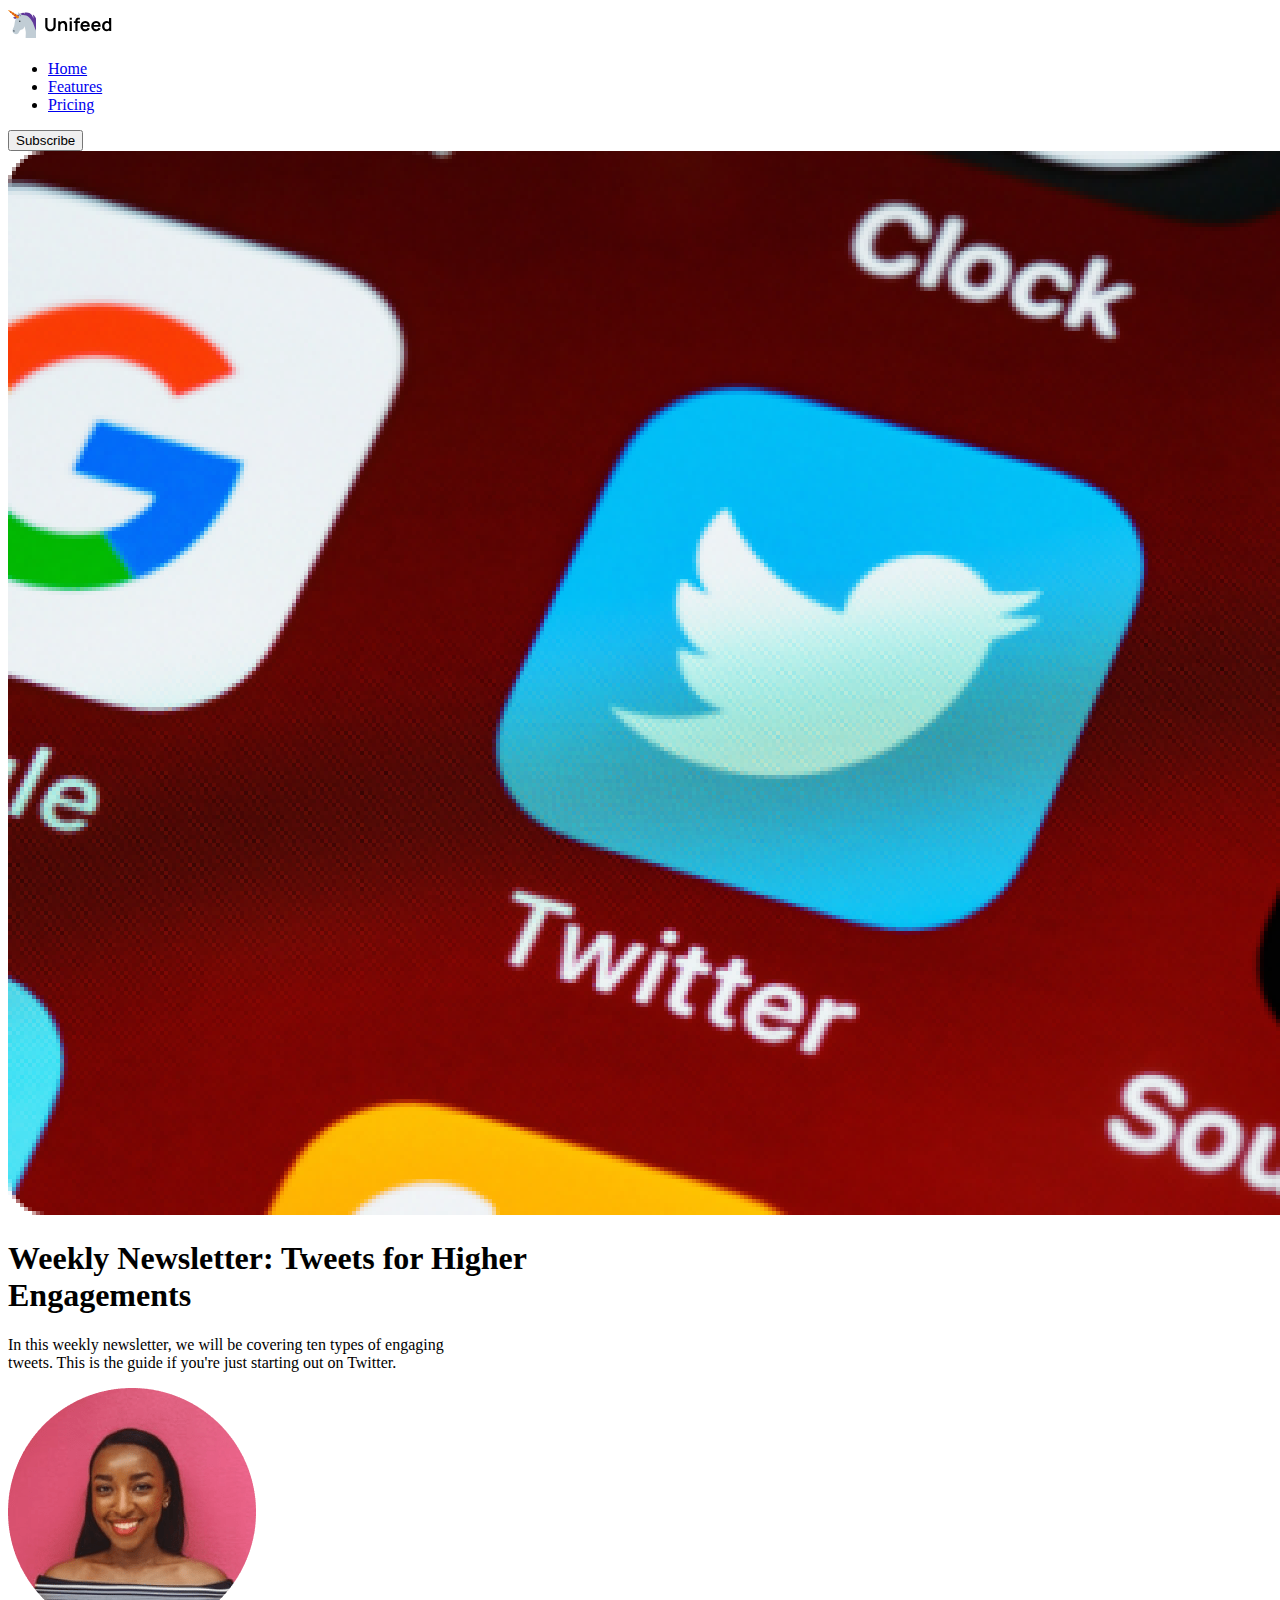
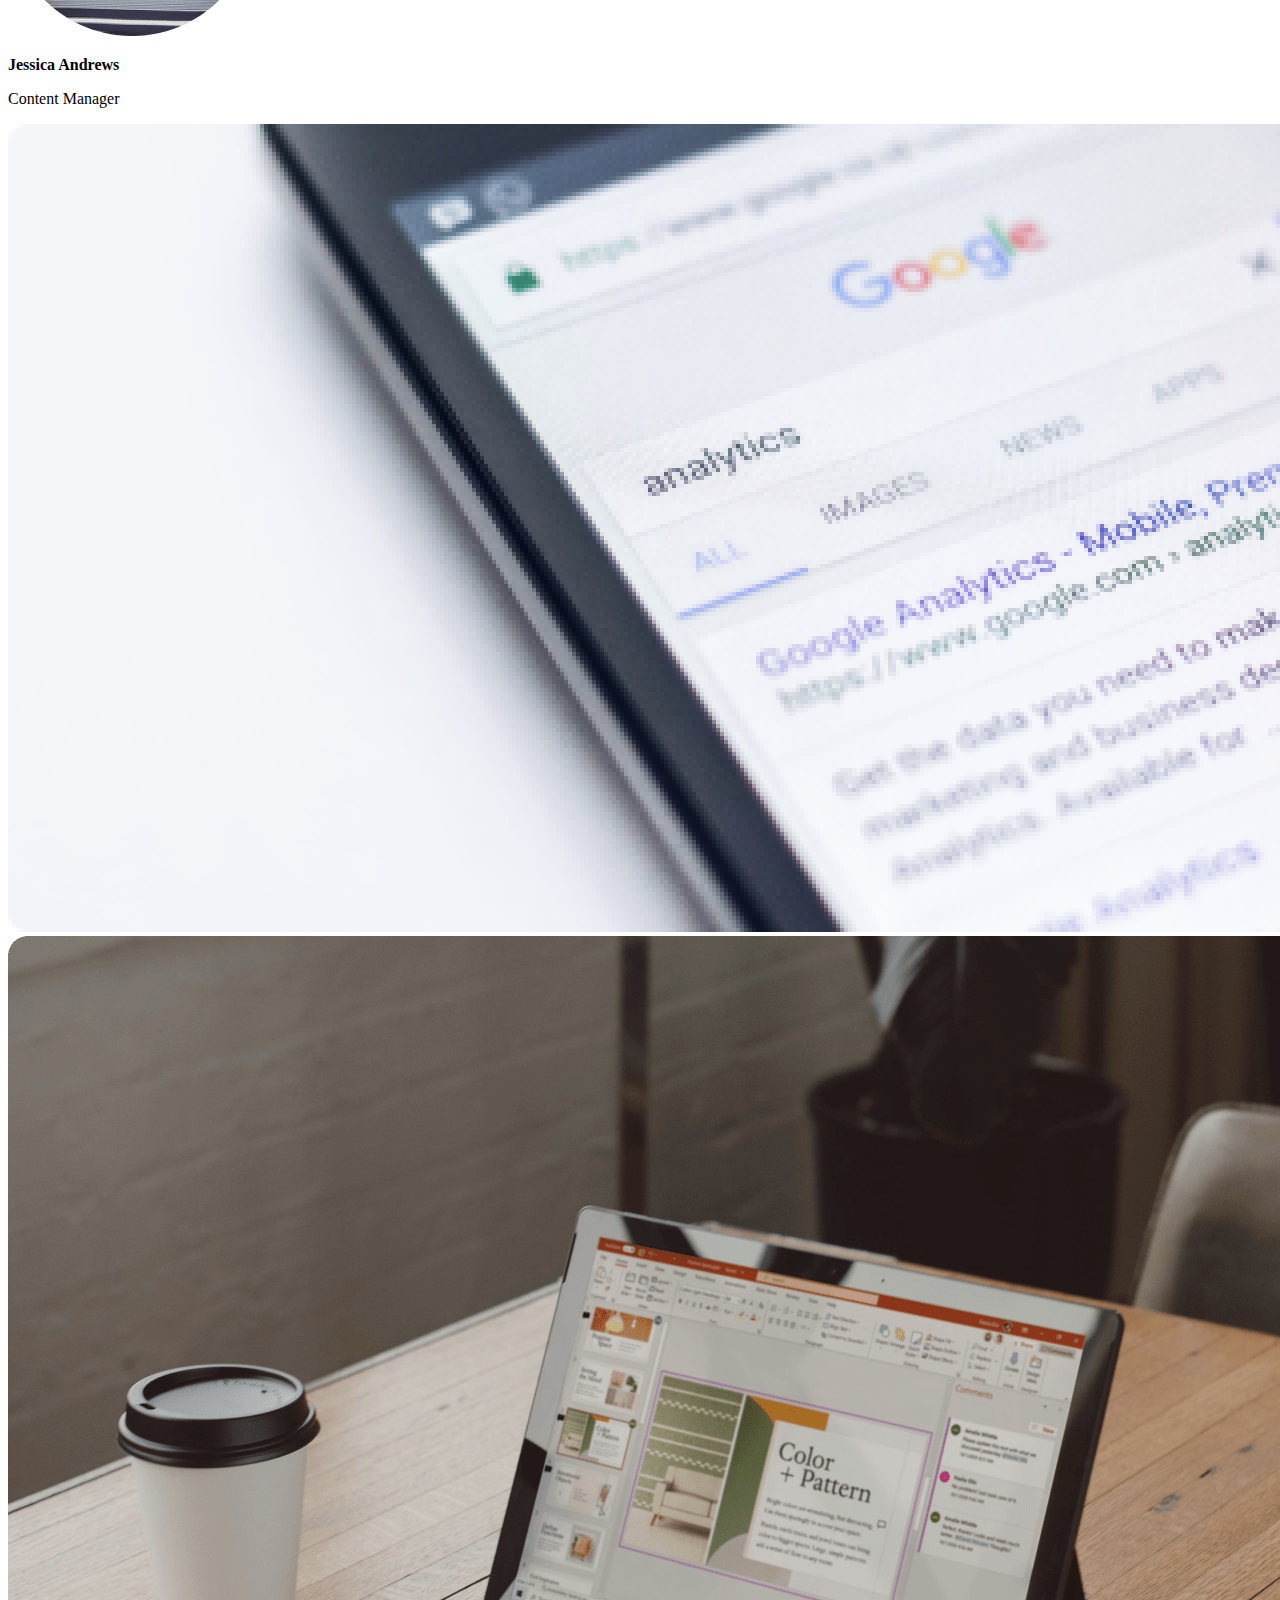
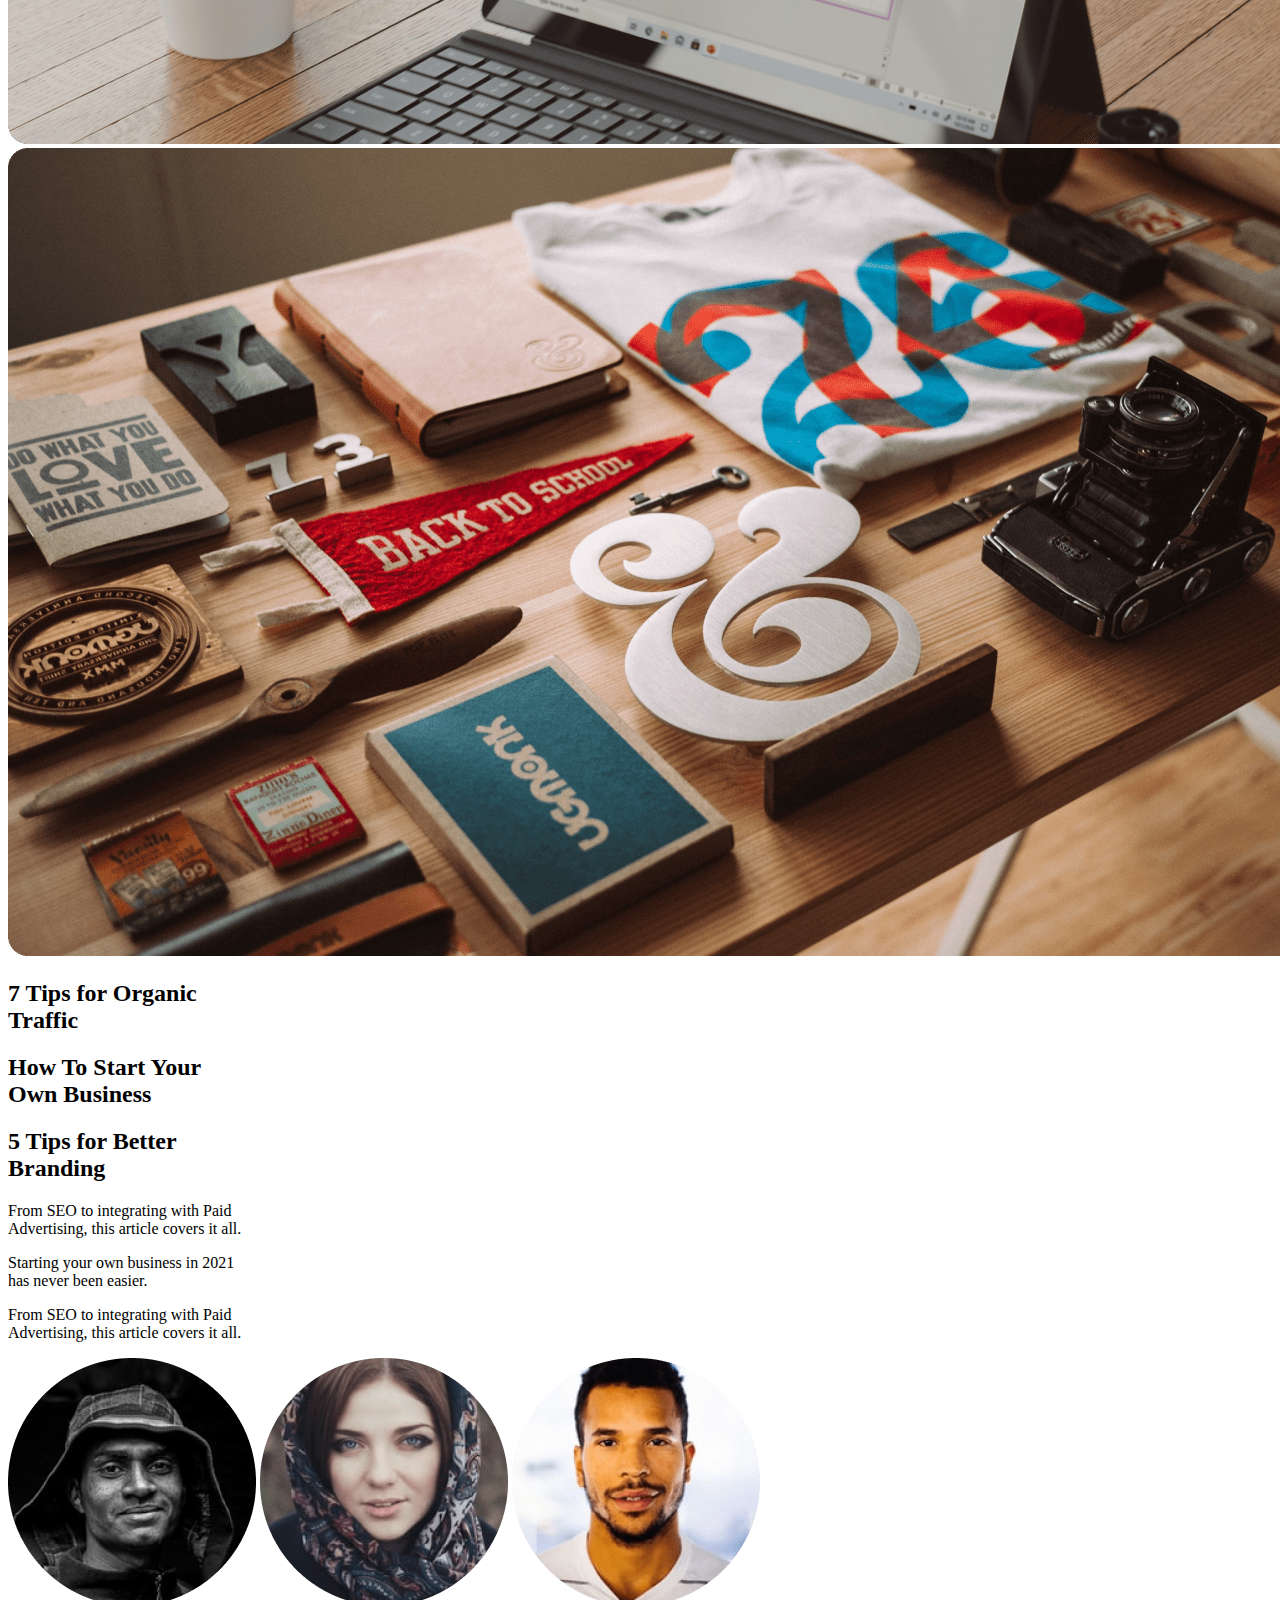
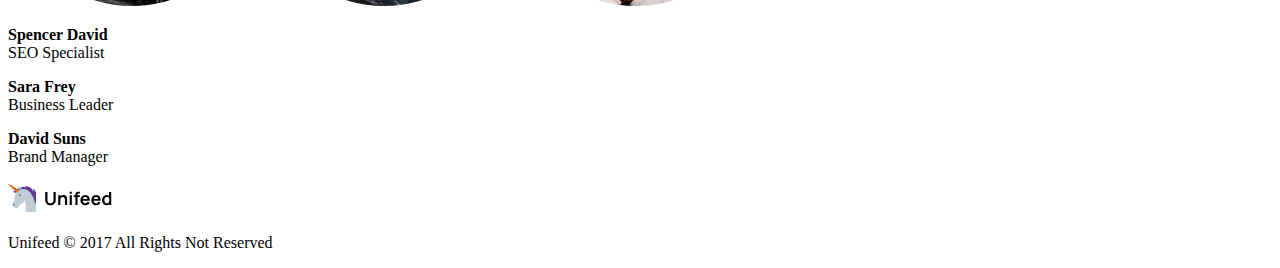
==== index.html @ 663bb495 "Create index.html" ====
<!DOCTYPE html>
<html lang="en">
<head>
    <meta charset="UTF-8">
    <meta http-equiv="X-UA-Compatible" content="IE=edge">
    <meta name="viewport" content="width=device-width, initial-scale=1.0">
    <title>Unifeed Blog</title>
    <link rel="stylesheet" href="style.css">
</head>
<body>
    <header>
        <img src="Assets/Logo.svg" alt="Unifeed's logo">
        <nav>
            <ul>
                <li><a href="#">Home</a></li>
                <li><a href="#">Features</a></li>
                <li><a href="#">Pricing</a></li>
            </ul>
            <button>Subscribe</button>
        </nav>
    </header>
    <main>
        <img src="Assets/Main Article Image.png" alt="Main Article's Image">
        <h1>Weekly Newsletter: Tweets for Higher <br> Engagements</h1>
        <p>In this weekly newsletter,  we will be covering ten types of engaging <br> tweets. This is the guide if you're just starting out on 
            Twitter.
        </p>
        <img class="image" src="/Assets/User Avatar.png" alt="">
        <p class="content"><b>Jessica Andrews</b><br></p>
          <p class="content-1">  Content Manager</p>
    </main>
    <div class="main2">
        <img class="image-1" src="Assets/Article 1 Image.png" alt="Article 1 image">
        <img class="image-1" src="Assets/Article 2 Image.png" alt="Article 2 image">
        <img class="image-1"  src="Assets/Article 3 Image.png" alt="Article 3 image" >
        <h2 class="subheading">7 Tips for Organic <br> Traffic</h2>
        <h2 class="subheading">How To Start Your <br> Own Business</h2>
        <h2 class="subheading">5 Tips for Better <br> Branding</h2>
        <p class="paragraph">From SEO to integrating with Paid <br> Advertising, this article covers it all.</p>
        <p class="paragraph">Starting your own business in 2021 <br> has never been easier.</p>
        <p class="paragraph">From SEO to integrating with Paid <br> Advertising, this article covers it all.</p>
        <img class="avatar" src="Assets/User Avatar-1.png" alt="User Avatar 1">
        <img class="avatar" src="Assets/User Avatar-2.png" alt="User Avatar 2">
        <img class="avatar" src="Assets/User Avatar-3.png" alt="User Avatar 3">
        <p class="content-2"><b>Spencer David</b><br> SEO Specialist</p>
        <p class="content-2"><b>Sara Frey</b><br> Business Leader</p>
        <p class="content-2"><b>David Suns</b><br> Brand Manager</p>
    </div>
    <footer>
        <img src="Assets/Logo.svg" alt="Unifeed's logo">
        <p class="foot">Unifeed &copy; 2017 All Rights Not Reserved</p>
    </footer>
</body>
</html>
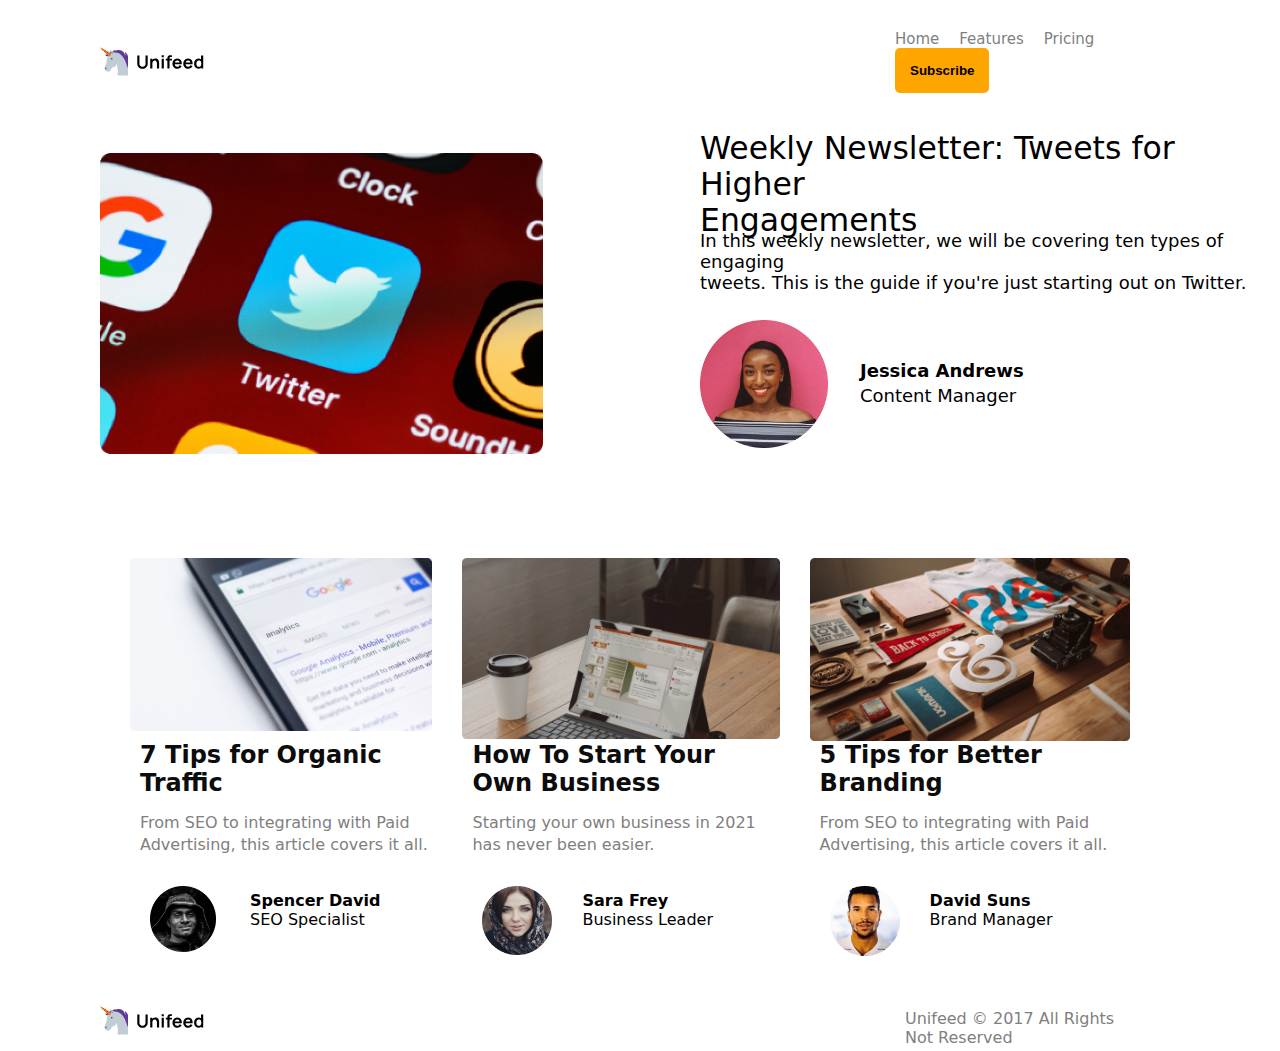
==== commit 23977451: "Update index.html" ====
--- a/index.html
+++ b/index.html
@@ -25,7 +25,7 @@
         <p>In this weekly newsletter,  we will be covering ten types of engaging <br> tweets. This is the guide if you're just starting out on 
             Twitter.
         </p>
-        <img class="image" src="/Assets/User Avatar.png" alt="">
+        <img class="image" src="Assets/User Avatar.png" alt="">
         <p class="content"><b>Jessica Andrews</b><br></p>
           <p class="content-1">  Content Manager</p>
     </main>
--- a/style.css
+++ b/style.css
@@ -0,0 +1,138 @@
+*{
+    margin: 0;
+    padding: 0;
+    box-sizing: border-box;
+}
+body{
+    margin-top: 30px;
+    margin-left: 100px;
+    margin-right: 150px;
+}
+header{
+    display: flex;
+}
+nav{
+    margin-left: 690px;
+}
+ul{
+    display: inline-flex;
+}
+li{
+    list-style-type: none;
+    padding-right: 20px;
+}
+li a{
+    text-decoration: none;
+    color: grey;
+    font-family: system-ui, -apple-system, BlinkMacSystemFont, 'Segoe UI', Roboto, Oxygen, Ubuntu, Cantarell, 'Open Sans', 'Helvetica Neue', sans-serif;
+    font-size: 15px;
+    transition: all 0.2s;
+}
+li a:hover{
+    color: black;
+    padding: 2px;
+}
+button{
+padding: 15px;
+font-weight: bold;
+cursor: pointer;
+color: black;
+background-color: orange;
+border-radius: 5px;
+border: none;
+}
+main{
+margin-top: 40px;
+}
+main img{
+    width: 43%;
+    margin-top: 20px;
+}
+main h1{
+    font-family: system-ui, -apple-system, BlinkMacSystemFont, 'Segoe UI', Roboto, Oxygen, Ubuntu, Cantarell, 'Open Sans', 'Helvetica Neue', sans-serif;
+    font-size: 31.5px;
+    font-weight: 500;
+    display: flex;
+    position: absolute;
+    top: 130px;
+    left: 700px;
+}
+main p{
+    display: flex;
+    font-family: system-ui, -apple-system, BlinkMacSystemFont, 'Segoe UI', Roboto, Oxygen, Ubuntu, Cantarell, 'Open Sans', 'Helvetica Neue', sans-serif;
+    font-size: 18px;
+    position: absolute;
+    top: 230px;
+    left: 700px;
+}
+.image{
+width: 10%;
+position: absolute;
+top: 300px;
+left: 700px;
+}
+.content{
+    display: flex;
+    font-family: system-ui, -apple-system, BlinkMacSystemFont, 'Segoe UI', Roboto, Oxygen, Ubuntu, Cantarell, 'Open Sans', 'Helvetica Neue', sans-serif;
+    font-size: 18px;
+    position: absolute;
+    top: 360px;
+    left: 860px;
+}
+.content-1{
+    display: flex;
+    font-family: system-ui, -apple-system, BlinkMacSystemFont, 'Segoe UI', Roboto, Oxygen, Ubuntu, Cantarell, 'Open Sans', 'Helvetica Neue', sans-serif;
+    font-size: 18px;
+    position: absolute;
+    top: 385px;
+    left: 860px;
+    font-weight: 100;
+}
+.main2{
+    display: grid;
+    grid-template-columns: auto auto auto;
+    grid-template-rows: auto auto auto;
+    margin-top: 100px;
+}
+.image-1{
+    width: 100%;
+    padding-left: 30px;
+}
+.subheading{
+    color: rgb(12, 12, 12);
+    text-align: left;
+    margin-left: 40px;
+    font-family: system-ui, -apple-system, BlinkMacSystemFont, 'Segoe UI', Roboto, Oxygen, Ubuntu, Cantarell, 'Open Sans', 'Helvetica Neue', sans-serif;
+    font-weight: 600;
+}
+.paragraph{
+    color: gray;
+    text-align: left;
+    margin-left: 40px;
+    margin-top: 15px;
+    line-height: 22px;
+    font-family: system-ui, -apple-system, BlinkMacSystemFont, 'Segoe UI', Roboto, Oxygen, Ubuntu, Cantarell, 'Open Sans', 'Helvetica Neue', sans-serif;
+}
+.avatar{
+    width: 20%;
+    margin-top: 30px;  
+    position: relative;
+    left: 50px;
+}
+.content-2{
+    font-family: system-ui, -apple-system, BlinkMacSystemFont, 'Segoe UI', Roboto, Oxygen, Ubuntu, Cantarell, 'Open Sans', 'Helvetica Neue', sans-serif;
+    position: relative;
+    bottom: 65px;
+    left: 150px;
+}
+footer{
+ display: inline-flex;
+}
+.foot{
+    margin-left: 700px;
+    margin-top: 15px;
+    color: grey;
+    font-family: system-ui, -apple-system, BlinkMacSystemFont, 'Segoe UI', Roboto, Oxygen, Ubuntu, Cantarell, 'Open Sans', 'Helvetica Neue', sans-serif;
+
+}
+    
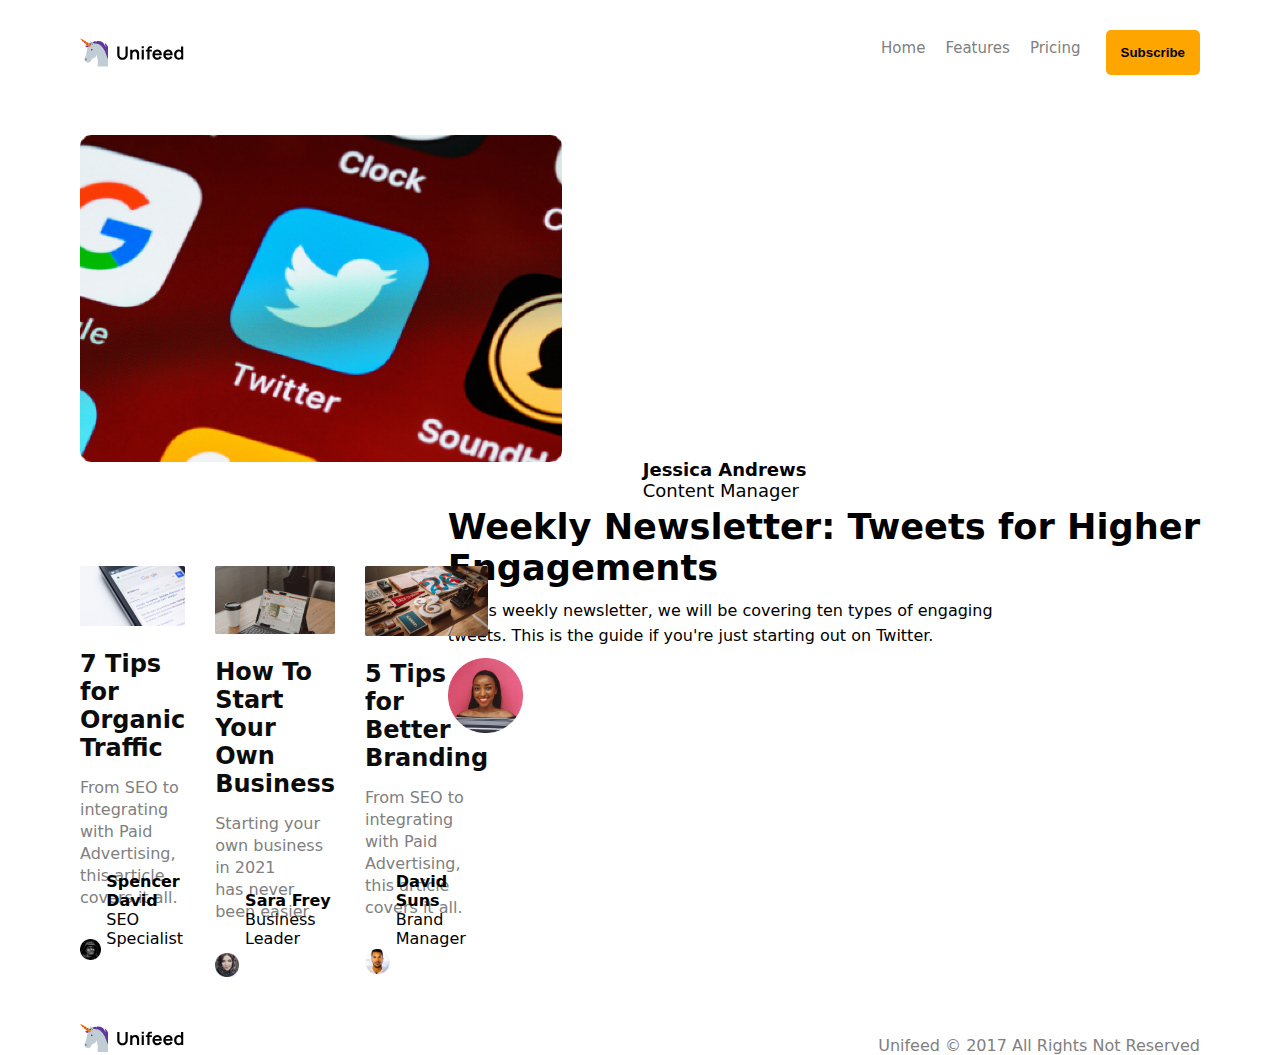
==== commit 3f23058d: "changes to file" ====
--- a/index.html
+++ b/index.html
@@ -1,54 +1,140 @@
 <!DOCTYPE html>
 <html lang="en">
-<head>
-    <meta charset="UTF-8">
-    <meta http-equiv="X-UA-Compatible" content="IE=edge">
-    <meta name="viewport" content="width=device-width, initial-scale=1.0">
+  <head>
+    <meta charset="UTF-8" />
+    <meta http-equiv="X-UA-Compatible" content="IE=edge" />
+    <meta name="viewport" content="width=device-width, initial-scale=1.0" />
     <title>Unifeed Blog</title>
-    <link rel="stylesheet" href="style.css">
-</head>
-<body>
+    <link rel="stylesheet" href="./style.css" />
+  </head>
+  <body>
     <header>
-        <img src="Assets/Logo.svg" alt="Unifeed's logo">
-        <nav>
-            <ul>
-                <li><a href="#">Home</a></li>
-                <li><a href="#">Features</a></li>
-                <li><a href="#">Pricing</a></li>
-            </ul>
-            <button>Subscribe</button>
-        </nav>
+      <img src="./Assets/Logo.svg" alt="Unifeed's logo" />
+      <img
+        src="./Assets/Hamburger Menu.svg"
+        class="hamnav"
+        onclick="openNav()"
+        alt=""
+      />
+      <nav class="sidenav" id="sidePanel">
+        <ul>
+          <li><a href="#" class="closenav" onclick="closeNav()">&times;</a></li>
+          <li><a href="#">Home</a></li>
+          <li><a href="#">Features</a></li>
+          <li><a href="#">Pricing</a></li>
+        </ul>
+        <button>Subscribe</button>
+      </nav>
     </header>
     <main>
-        <img src="Assets/Main Article Image.png" alt="Main Article's Image">
-        <h1>Weekly Newsletter: Tweets for Higher <br> Engagements</h1>
-        <p>In this weekly newsletter,  we will be covering ten types of engaging <br> tweets. This is the guide if you're just starting out on 
-            Twitter.
+      <img
+        src="./Assets/Main Article Image.png"
+        class="mainimage"
+        alt="Main Article's Image"
+      />
+      <div class="first">
+        <h1>
+          Weekly Newsletter: Tweets for Higher <br />
+          Engagements
+        </h1>
+        <p class="newstext">
+          In this weekly newsletter, we will be covering ten types of engaging
+          <br />
+          tweets. This is the guide if you're just starting out on Twitter.
         </p>
-        <img class="image" src="Assets/User Avatar.png" alt="">
-        <p class="content"><b>Jessica Andrews</b><br></p>
-          <p class="content-1">  Content Manager</p>
+        <img class="image" src="./Assets/User Avatar.png" alt="" />
+        <div class="move-top">
+          <p class="content">Jessica Andrews</p>
+          <span class="content-1">Content Manager</span>
+        </div>
+      </div>
+
+      <div class="main2">
+        <div class="grid">
+          <img
+            class="image-1"
+            src="./Assets/Article 1 Image.png"
+            alt="Article 1 image"
+          />
+          <h2 class="subheading">
+            7 Tips for Organic <br />
+            Traffic
+          </h2>
+          <p class="paragraph">
+            From SEO to integrating with Paid <br />
+            Advertising, this article covers it all.
+          </p>
+          <img
+            class="avatar"
+            src="./Assets/User Avatar-1.png"
+            alt="User Avatar 1"
+          />
+          <p class="content-2">
+            <b>Spencer David</b><br />
+            SEO Specialist
+          </p>
+        </div>
+        <div class="grid">
+          <img
+            class="image-1"
+            src="./Assets/Article 2 Image.png"
+            alt="Article 2 image"
+          />
+          <h2 class="subheading">
+            How To Start Your <br />
+            Own Business
+          </h2>
+          <p class="paragraph">
+            Starting your own business in 2021 <br />
+            has never been easier.
+          </p>
+          <img
+            class="avatar"
+            src="./Assets/User Avatar-2.png"
+            alt="User Avatar 2"
+          />
+          <p class="content-2">
+            <b>Sara Frey</b><br />
+            Business Leader
+          </p>
+        </div>
+        <div class="grid">
+          <img
+            class="image-1"
+            src="./Assets/Article 3 Image.png"
+            alt="Article 3 image"
+          />
+          <h2 class="subheading">
+            5 Tips for Better <br />
+            Branding
+          </h2>
+          <p class="paragraph">
+            From SEO to integrating with Paid <br />
+            Advertising, this article covers it all.
+          </p>
+          <img
+            class="avatar"
+            src="./Assets/User Avatar-3.png"
+            alt="User Avatar 3"
+          />
+          <p class="content-2">
+            <b>David Suns</b><br />
+            Brand Manager
+          </p>
+        </div>
+      </div>
     </main>
-    <div class="main2">
-        <img class="image-1" src="Assets/Article 1 Image.png" alt="Article 1 image">
-        <img class="image-1" src="Assets/Article 2 Image.png" alt="Article 2 image">
-        <img class="image-1"  src="Assets/Article 3 Image.png" alt="Article 3 image" >
-        <h2 class="subheading">7 Tips for Organic <br> Traffic</h2>
-        <h2 class="subheading">How To Start Your <br> Own Business</h2>
-        <h2 class="subheading">5 Tips for Better <br> Branding</h2>
-        <p class="paragraph">From SEO to integrating with Paid <br> Advertising, this article covers it all.</p>
-        <p class="paragraph">Starting your own business in 2021 <br> has never been easier.</p>
-        <p class="paragraph">From SEO to integrating with Paid <br> Advertising, this article covers it all.</p>
-        <img class="avatar" src="Assets/User Avatar-1.png" alt="User Avatar 1">
-        <img class="avatar" src="Assets/User Avatar-2.png" alt="User Avatar 2">
-        <img class="avatar" src="Assets/User Avatar-3.png" alt="User Avatar 3">
-        <p class="content-2"><b>Spencer David</b><br> SEO Specialist</p>
-        <p class="content-2"><b>Sara Frey</b><br> Business Leader</p>
-        <p class="content-2"><b>David Suns</b><br> Brand Manager</p>
-    </div>
     <footer>
-        <img src="Assets/Logo.svg" alt="Unifeed's logo">
-        <p class="foot">Unifeed &copy; 2017 All Rights Not Reserved</p>
+      <img src="./Assets/Logo.svg" alt="Unifeed's logo" />
+      <p class="foot">Unifeed &copy; 2017 All Rights Not Reserved</p>
     </footer>
-</body>
+    <script>
+      function openNav() {
+        document.getElementById("sidePanel").style.width = "250px";
+      }
+      function closeNav() {
+        document.getElementById("sidePanel").style.width = "0";
+      }
+    </script>
+  </body>
 </html>
--- a/style.css
+++ b/style.css
@@ -2,18 +2,19 @@
     margin: 0;
     padding: 0;
     box-sizing: border-box;
+    max-width: 100%;
 }
 body{
     margin-top: 30px;
-    margin-left: 100px;
-    margin-right: 150px;
+    margin-left: 80px;
+    margin-right: 80px;
+    font-family: system-ui, -apple-system, BlinkMacSystemFont, 'Segoe UI', Roboto, Oxygen, Ubuntu, Cantarell, 'Open Sans', 'Helvetica Neue', sans-serif;
 }
 header{
     display: flex;
-}
-nav{
-    margin-left: 690px;
-}
+    justify-content: space-between;
+}
+
 ul{
     display: inline-flex;
 }
@@ -21,10 +22,12 @@
     list-style-type: none;
     padding-right: 20px;
 }
+a{
+    text-decoration : none;
+}
 li a{
     text-decoration: none;
     color: grey;
-    font-family: system-ui, -apple-system, BlinkMacSystemFont, 'Segoe UI', Roboto, Oxygen, Ubuntu, Cantarell, 'Open Sans', 'Helvetica Neue', sans-serif;
     font-size: 15px;
     transition: all 0.2s;
 }
@@ -44,71 +47,60 @@
 main{
 margin-top: 40px;
 }
-main img{
+.mainimage{
     width: 43%;
     margin-top: 20px;
 }
-main h1{
-    font-family: system-ui, -apple-system, BlinkMacSystemFont, 'Segoe UI', Roboto, Oxygen, Ubuntu, Cantarell, 'Open Sans', 'Helvetica Neue', sans-serif;
-    font-size: 31.5px;
-    font-weight: 500;
-    display: flex;
-    position: absolute;
-    top: 130px;
-    left: 700px;
-}
-main p{
-    display: flex;
-    font-family: system-ui, -apple-system, BlinkMacSystemFont, 'Segoe UI', Roboto, Oxygen, Ubuntu, Cantarell, 'Open Sans', 'Helvetica Neue', sans-serif;
-    font-size: 18px;
-    position: absolute;
-    top: 230px;
-    left: 700px;
-}
+h1{
+    font-size: 2.2em;
+}
+.newstext{
+    margin-top: 10px;
+    line-height: 25px;
+}
+.first{
+    float: right;
+    margin-top: 40px;
+}
+
 .image{
 width: 10%;
-position: absolute;
-top: 300px;
-left: 700px;
+margin-top: 10px;
+position: relative;
 }
 .content{
-    display: flex;
-    font-family: system-ui, -apple-system, BlinkMacSystemFont, 'Segoe UI', Roboto, Oxygen, Ubuntu, Cantarell, 'Open Sans', 'Helvetica Neue', sans-serif;
     font-size: 18px;
+    font-weight: 700;
+}
+.move-top{
     position: absolute;
-    top: 360px;
-    left: 860px;
+    top: 51%;
+    right: 37%;
 }
 .content-1{
-    display: flex;
-    font-family: system-ui, -apple-system, BlinkMacSystemFont, 'Segoe UI', Roboto, Oxygen, Ubuntu, Cantarell, 'Open Sans', 'Helvetica Neue', sans-serif;
     font-size: 18px;
-    position: absolute;
-    top: 385px;
-    left: 860px;
     font-weight: 100;
 }
 .main2{
     display: grid;
     grid-template-columns: auto auto auto;
-    grid-template-rows: auto auto auto;
+    grid-template-rows: auto;
     margin-top: 100px;
+    column-gap: 30px;
 }
 .image-1{
     width: 100%;
-    padding-left: 30px;
 }
 .subheading{
     color: rgb(12, 12, 12);
     text-align: left;
-    margin-left: 40px;
+    margin-top: 20px;
     font-family: system-ui, -apple-system, BlinkMacSystemFont, 'Segoe UI', Roboto, Oxygen, Ubuntu, Cantarell, 'Open Sans', 'Helvetica Neue', sans-serif;
     font-weight: 600;
 }
 .paragraph{
     color: gray;
     text-align: left;
-    margin-left: 40px;
     margin-top: 15px;
     line-height: 22px;
     font-family: system-ui, -apple-system, BlinkMacSystemFont, 'Segoe UI', Roboto, Oxygen, Ubuntu, Cantarell, 'Open Sans', 'Helvetica Neue', sans-serif;
@@ -116,23 +108,152 @@
 .avatar{
     width: 20%;
     margin-top: 30px;  
+}
+.grid{
     position: relative;
-    left: 50px;
 }
 .content-2{
-    font-family: system-ui, -apple-system, BlinkMacSystemFont, 'Segoe UI', Roboto, Oxygen, Ubuntu, Cantarell, 'Open Sans', 'Helvetica Neue', sans-serif;
-    position: relative;
-    bottom: 65px;
-    left: 150px;
+    position: absolute;
+    bottom: 8%;
+   left: 25%;
 }
 footer{
- display: inline-flex;
+    margin-top: 40px;
+ display: flex;
+ justify-content: space-between;
 }
 .foot{
-    margin-left: 700px;
     margin-top: 15px;
     color: grey;
-    font-family: system-ui, -apple-system, BlinkMacSystemFont, 'Segoe UI', Roboto, Oxygen, Ubuntu, Cantarell, 'Open Sans', 'Helvetica Neue', sans-serif;
-
-}
+}
+@media screen and (min-width : 320px) and (max-width : 480px) {
+    body{
+        margin-left: 15px;
+        margin-right: 20px;
+    }
+    .mainimage{
+        width: 100%;
+    }
+    .first{
+        float: none;
+        position: relative;
+    }
+    .main2{
+        display: block;
+    }
+    h1 > br{
+        display: none;
+    }
+    h1{
+        font-size: 1.5em;
+        margin-top: 20px;
+    }
+    .image{
+        width: 30%;
+    }
+    .move-top{
+        position: absolute;
+        top: 75%;
+        right: 15%;
+
+    }
+    .grid{
+        margin-top: 30px;
+    }
+    .content-2{
+        position: absolute;
+        bottom: 3%;
+    }
+    footer{
+        display: block;
+    }
+    .sidenav{
+        position: fixed;
+        top: 0;
+        right: 0;
+        background-color: whitesmoke;
+        height: 100vh;
+        width: 0px;
+        z-index: 5;
+    }
+    .newstext > br{
+        display: none;
+    }
+    ul{
+        display: block;
+        margin-top: 50px;
+    }
+    li{
+       text-align: center;
+       font-size: 1.1em;
+       margin-top: 40px;
+    }
+    button{
+        width: 70%;
+        margin-left: 30px;
+        margin-right: 30px;
+        font-size: 1.1em;
+        margin-top: 40px;
+    }
+    .closenav{
+        font-size: 3em;
+        color: brown;
+    }
+    .subheading > br {
+        display: none;
+    }
+    .paragraph > br{
+        display: none;
+    }
+}
+@media screen and (min-width : 500px) and (max-width : 900px) {
+    .hamnav, .closenav{
+        display: none;
+    }
+    .newstext > br{
+        display: none;
+    }
+    h1 > br{
+        display: none;
+    }
+    .grid{
+        margin-top: 30px;
+    }
+    .subheading > br {
+        display: none;
+    }
+    .paragraph > br{
+        display: none;
+    }
+    body{
+        margin-left: 30px;
+        margin-right: 30px;
+    }
+    .first{
+        float: none;
+    }
+    .main2{
+        display: block;
+    }
+    .mainimage{
+        width: 100%;
+    }
+    .image{
+        width: 30%;
+    }
+    .first{
+        position: relative;
+    }
+    .move-top{
+        position: absolute;
+        top: 280px;
+    }
     
+
+}
+@media screen and (min-width : 1024px) and (max-width : 1440px) {
+    .hamnav, .closenav{
+        display: none;
+    }
+}
+    
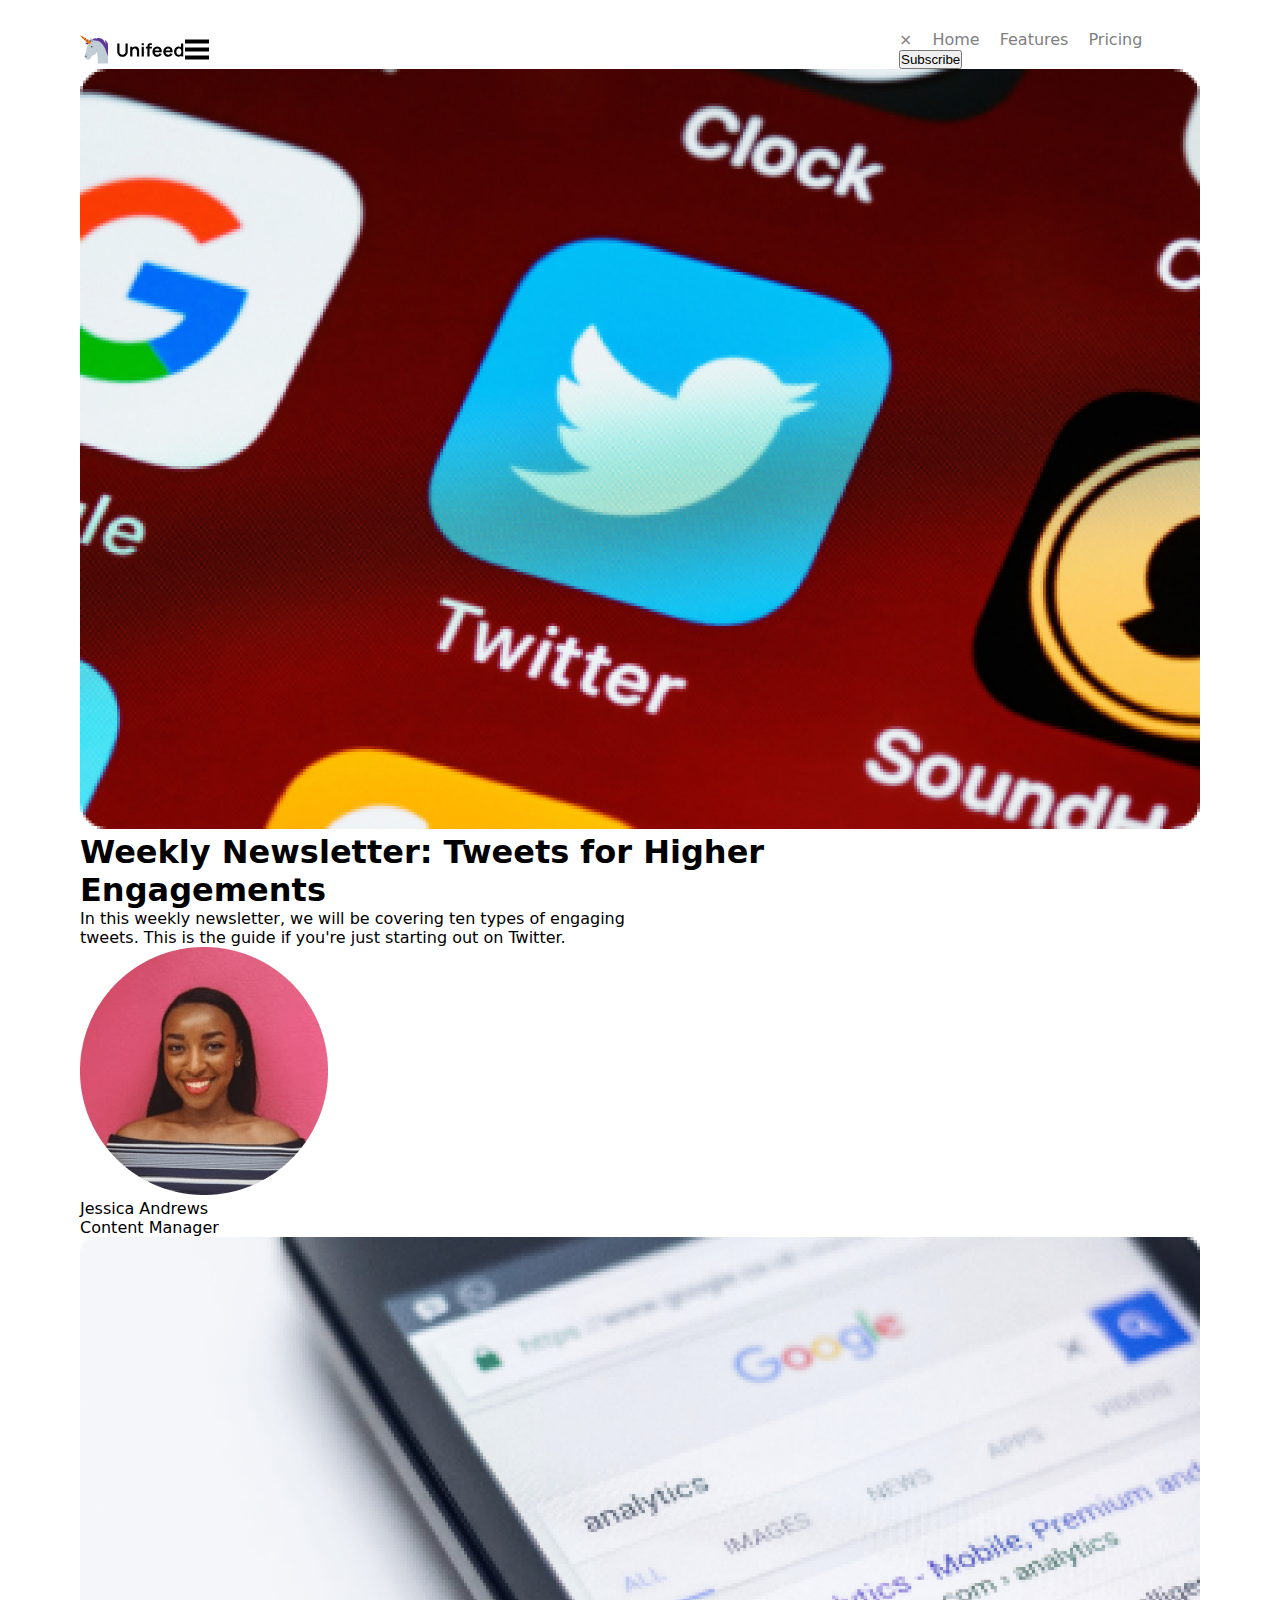
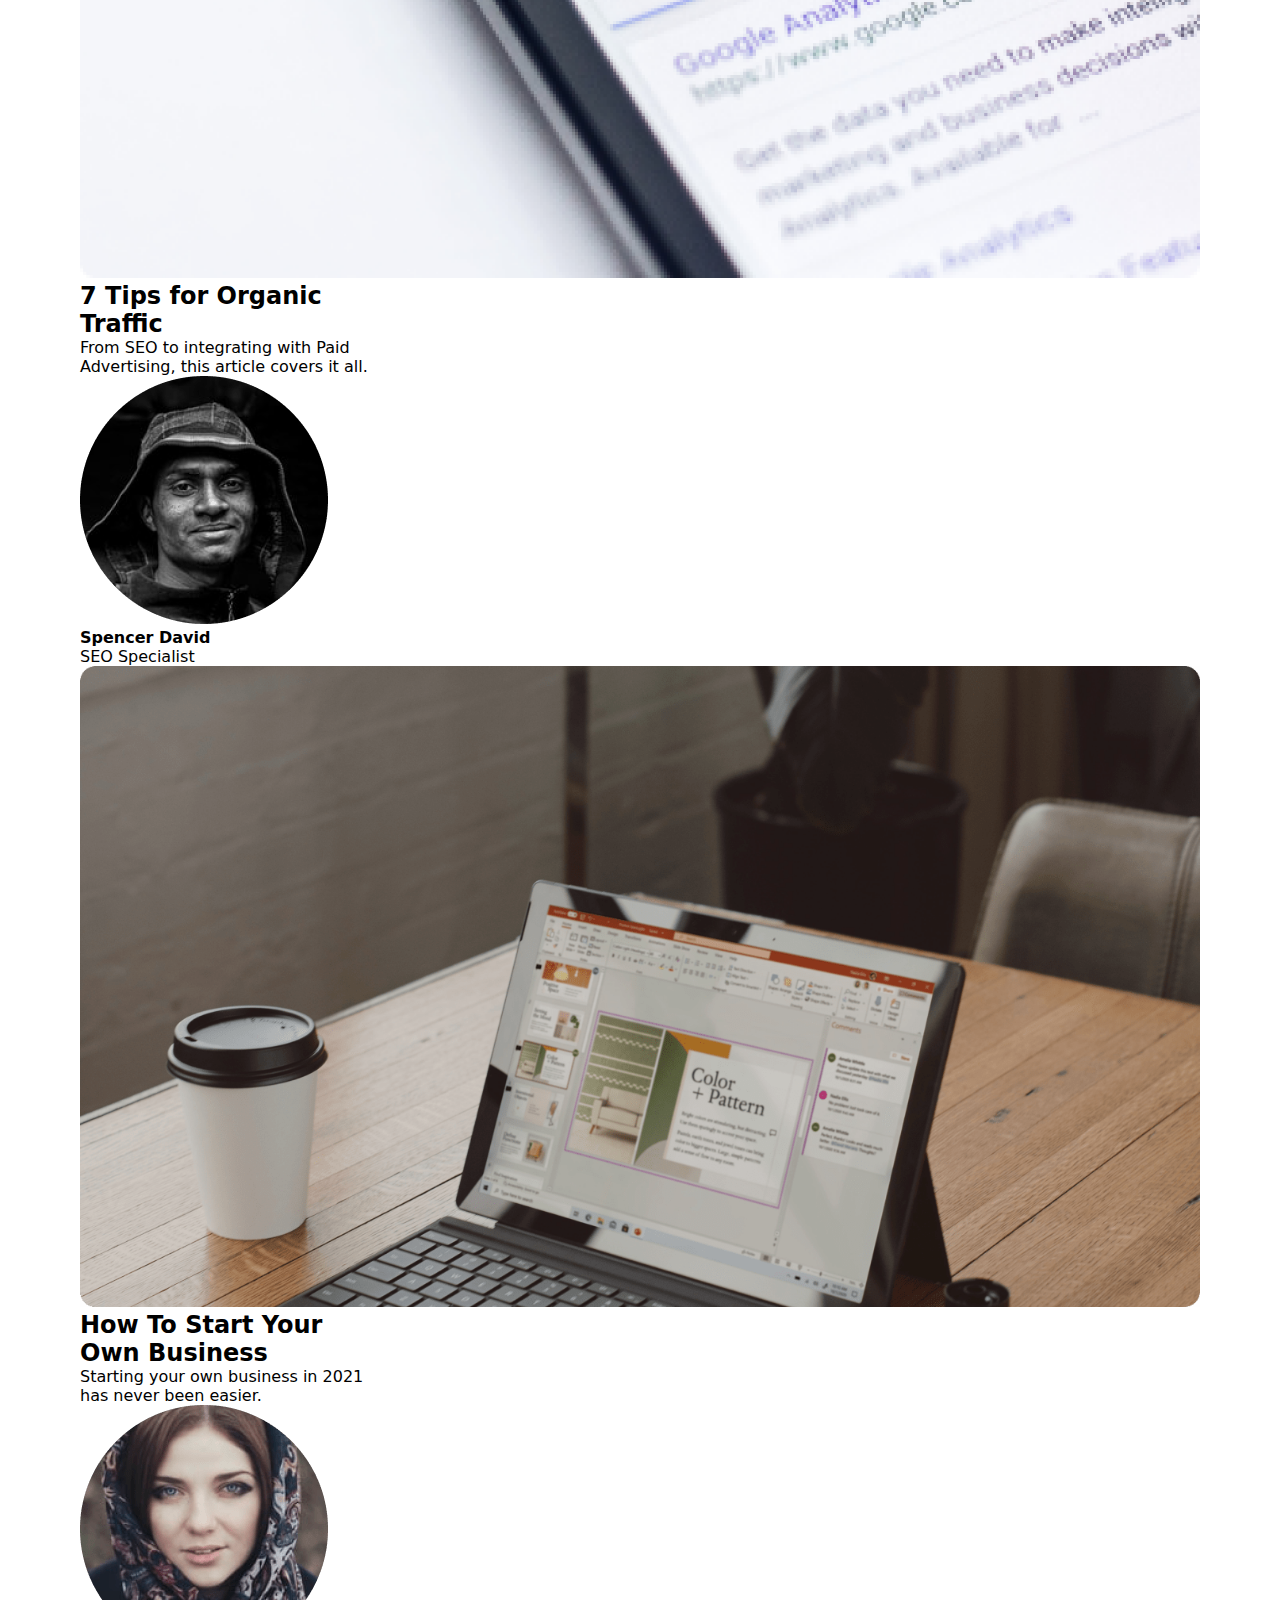
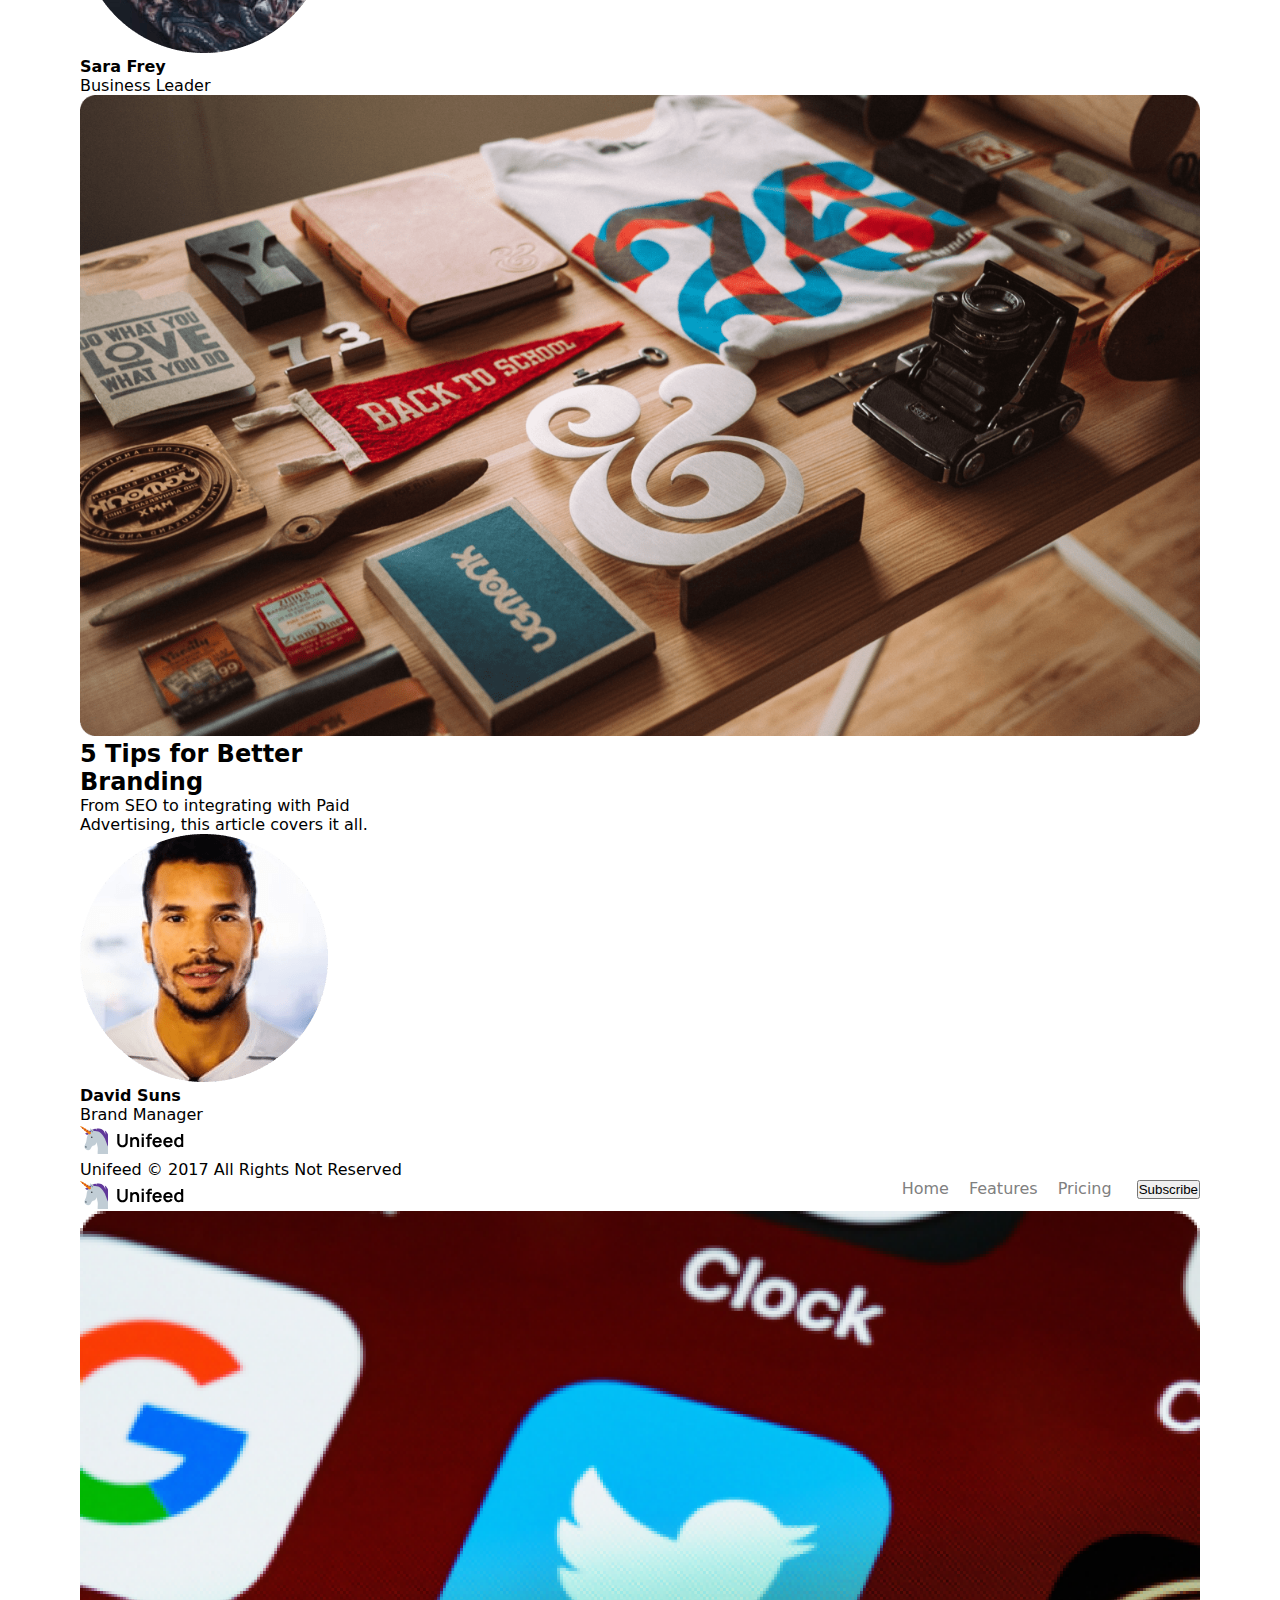
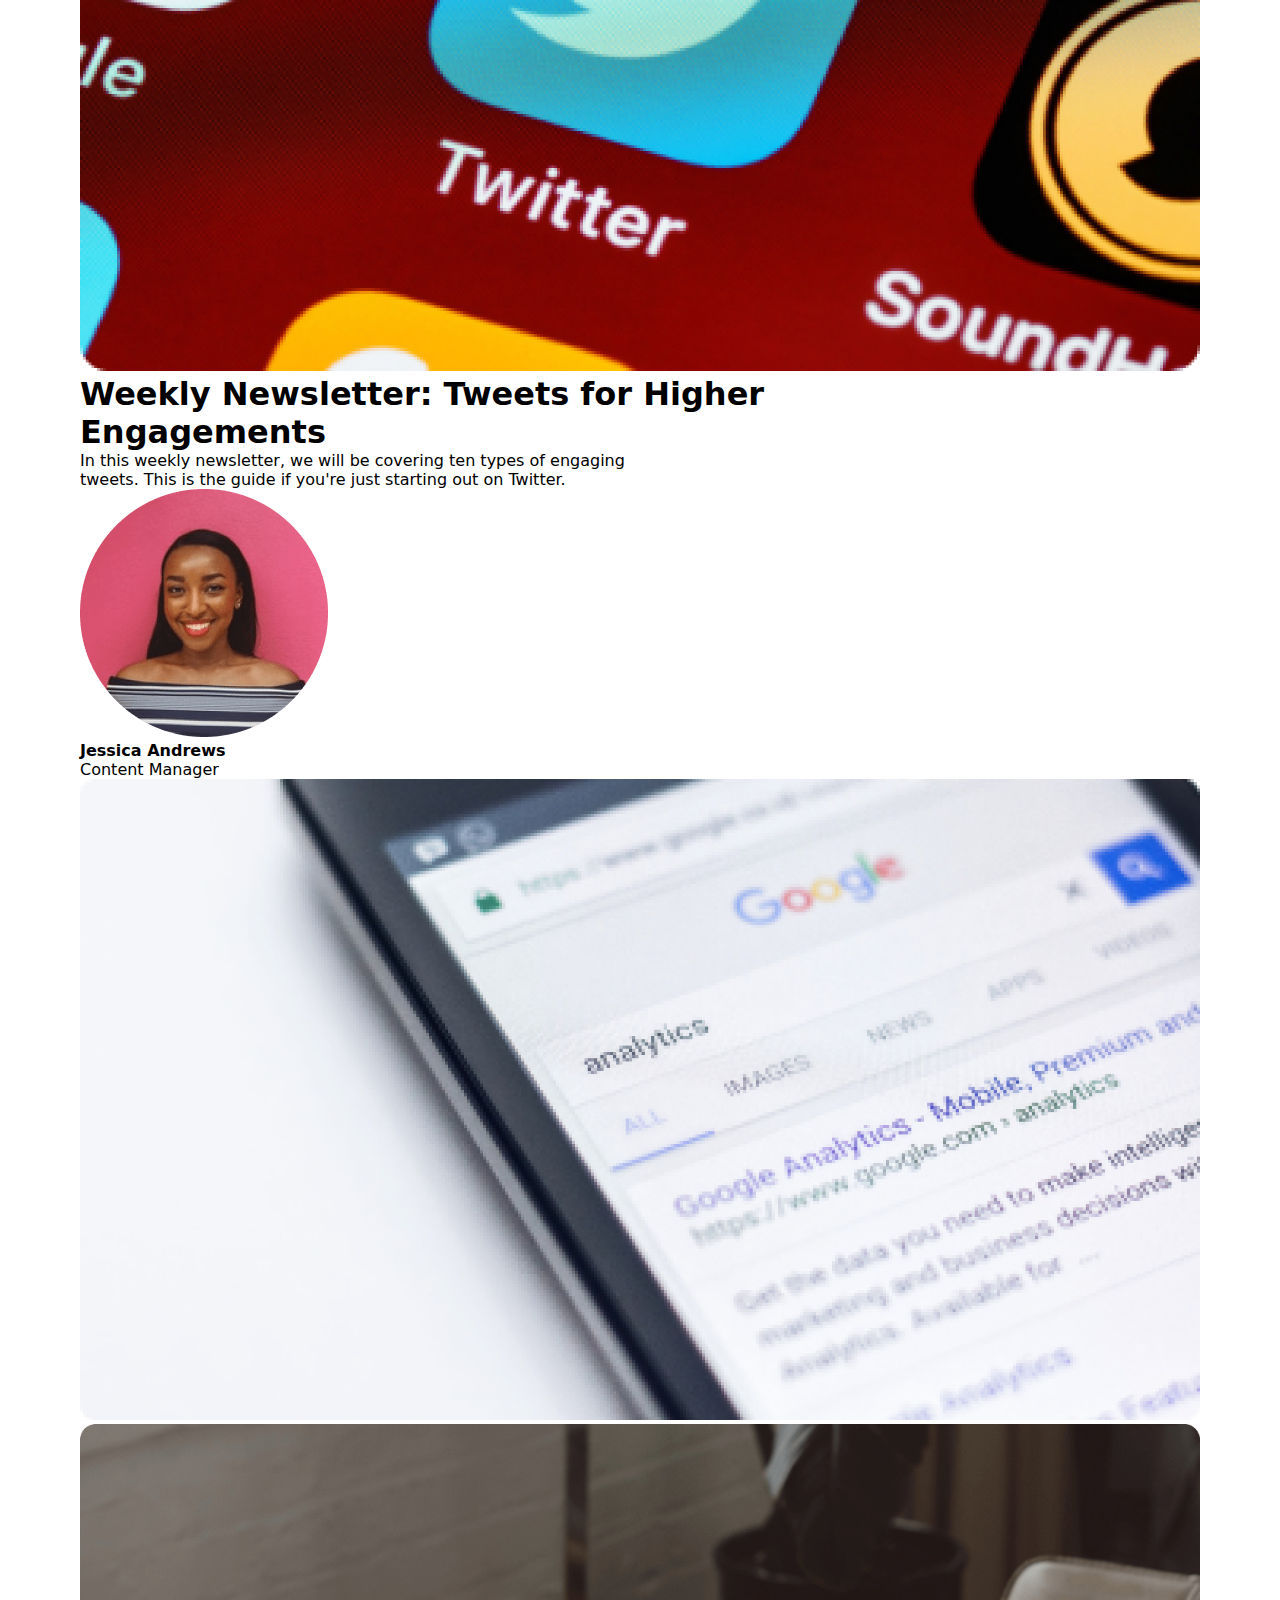
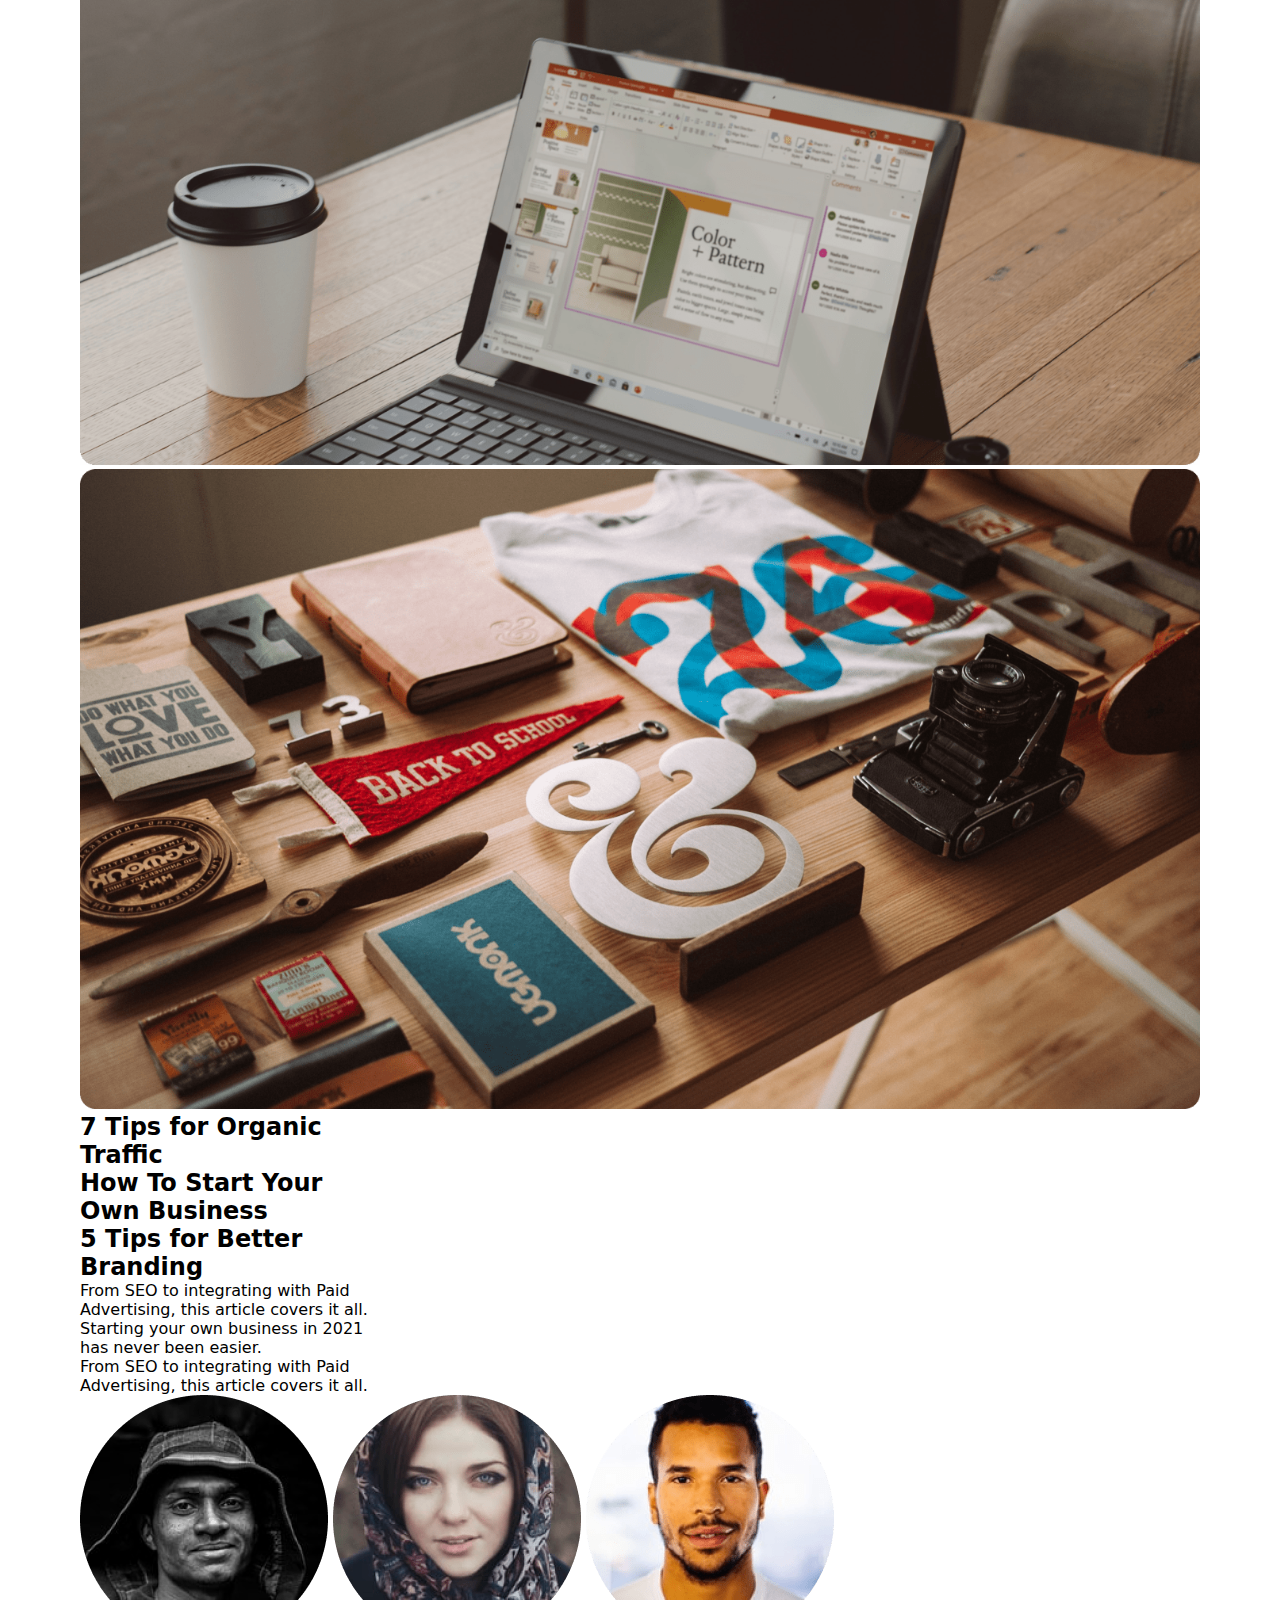
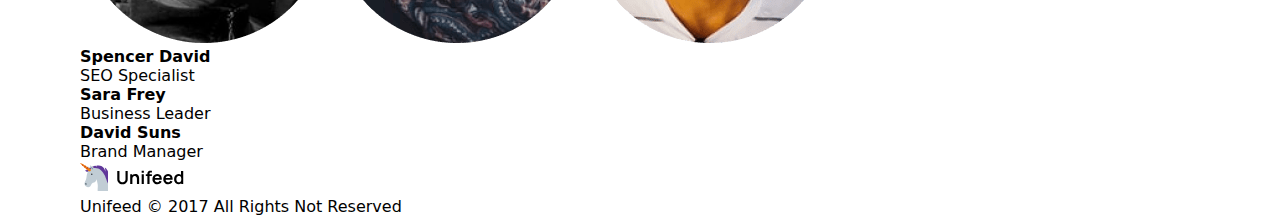
==== commit 5de98997: "Merge branch 'main' into newbranch" ====
--- a/index.html
+++ b/index.html
@@ -1,5 +1,6 @@
 <!DOCTYPE html>
 <html lang="en">
+
   <head>
     <meta charset="UTF-8" />
     <meta http-equiv="X-UA-Compatible" content="IE=edge" />
@@ -137,4 +138,57 @@
       }
     </script>
   </body>
+
+<head>
+    <meta charset="UTF-8">
+    <meta http-equiv="X-UA-Compatible" content="IE=edge">
+    <meta name="viewport" content="width=device-width, initial-scale=1.0">
+    <title>Unifeed Blog</title>
+    <link rel="stylesheet" href="style.css">
+</head>
+<body>
+    <header>
+        <img src="Assets/Logo.svg" alt="Unifeed's logo">
+        <nav>
+            <ul>
+                <li><a href="#">Home</a></li>
+                <li><a href="#">Features</a></li>
+                <li><a href="#">Pricing</a></li>
+            </ul>
+            <button>Subscribe</button>
+        </nav>
+    </header>
+    <main>
+        <img src="Assets/Main Article Image.png" alt="Main Article's Image">
+        <h1>Weekly Newsletter: Tweets for Higher <br> Engagements</h1>
+        <p>In this weekly newsletter,  we will be covering ten types of engaging <br> tweets. This is the guide if you're just starting out on 
+            Twitter.
+        </p>
+        <img class="image" src="Assets/User Avatar.png" alt="">
+        <p class="content"><b>Jessica Andrews</b><br></p>
+          <p class="content-1">  Content Manager</p>
+    </main>
+    <div class="main2">
+        <img class="image-1" src="Assets/Article 1 Image.png" alt="Article 1 image">
+        <img class="image-1" src="Assets/Article 2 Image.png" alt="Article 2 image">
+        <img class="image-1"  src="Assets/Article 3 Image.png" alt="Article 3 image" >
+        <h2 class="subheading">7 Tips for Organic <br> Traffic</h2>
+        <h2 class="subheading">How To Start Your <br> Own Business</h2>
+        <h2 class="subheading">5 Tips for Better <br> Branding</h2>
+        <p class="paragraph">From SEO to integrating with Paid <br> Advertising, this article covers it all.</p>
+        <p class="paragraph">Starting your own business in 2021 <br> has never been easier.</p>
+        <p class="paragraph">From SEO to integrating with Paid <br> Advertising, this article covers it all.</p>
+        <img class="avatar" src="Assets/User Avatar-1.png" alt="User Avatar 1">
+        <img class="avatar" src="Assets/User Avatar-2.png" alt="User Avatar 2">
+        <img class="avatar" src="Assets/User Avatar-3.png" alt="User Avatar 3">
+        <p class="content-2"><b>Spencer David</b><br> SEO Specialist</p>
+        <p class="content-2"><b>Sara Frey</b><br> Business Leader</p>
+        <p class="content-2"><b>David Suns</b><br> Brand Manager</p>
+    </div>
+    <footer>
+        <img src="Assets/Logo.svg" alt="Unifeed's logo">
+        <p class="foot">Unifeed &copy; 2017 All Rights Not Reserved</p>
+    </footer>
+</body>
+
 </html>
--- a/style.css
+++ b/style.css
@@ -2,6 +2,7 @@
     margin: 0;
     padding: 0;
     box-sizing: border-box;
+
     max-width: 100%;
 }
 body{
@@ -15,6 +16,20 @@
     justify-content: space-between;
 }
 
+
+}
+body{
+    margin-top: 30px;
+    margin-left: 100px;
+    margin-right: 150px;
+}
+header{
+    display: flex;
+}
+nav{
+    margin-left: 690px;
+}
+
 ul{
     display: inline-flex;
 }
@@ -22,12 +37,19 @@
     list-style-type: none;
     padding-right: 20px;
 }
+
 a{
     text-decoration : none;
 }
 li a{
     text-decoration: none;
     color: grey;
+
+li a{
+    text-decoration: none;
+    color: grey;
+    font-family: system-ui, -apple-system, BlinkMacSystemFont, 'Segoe UI', Roboto, Oxygen, Ubuntu, Cantarell, 'Open Sans', 'Helvetica Neue', sans-serif;
+
     font-size: 15px;
     transition: all 0.2s;
 }
@@ -47,6 +69,7 @@
 main{
 margin-top: 40px;
 }
+
 .mainimage{
     width: 43%;
     margin-top: 20px;
@@ -79,28 +102,88 @@
 }
 .content-1{
     font-size: 18px;
+
+main img{
+    width: 43%;
+    margin-top: 20px;
+}
+main h1{
+    font-family: system-ui, -apple-system, BlinkMacSystemFont, 'Segoe UI', Roboto, Oxygen, Ubuntu, Cantarell, 'Open Sans', 'Helvetica Neue', sans-serif;
+    font-size: 31.5px;
+    font-weight: 500;
+    display: flex;
+    position: absolute;
+    top: 130px;
+    left: 700px;
+}
+main p{
+    display: flex;
+    font-family: system-ui, -apple-system, BlinkMacSystemFont, 'Segoe UI', Roboto, Oxygen, Ubuntu, Cantarell, 'Open Sans', 'Helvetica Neue', sans-serif;
+    font-size: 18px;
+    position: absolute;
+    top: 230px;
+    left: 700px;
+}
+.image{
+width: 10%;
+position: absolute;
+top: 300px;
+left: 700px;
+}
+.content{
+    display: flex;
+    font-family: system-ui, -apple-system, BlinkMacSystemFont, 'Segoe UI', Roboto, Oxygen, Ubuntu, Cantarell, 'Open Sans', 'Helvetica Neue', sans-serif;
+    font-size: 18px;
+    position: absolute;
+    top: 360px;
+    left: 860px;
+}
+.content-1{
+    display: flex;
+    font-family: system-ui, -apple-system, BlinkMacSystemFont, 'Segoe UI', Roboto, Oxygen, Ubuntu, Cantarell, 'Open Sans', 'Helvetica Neue', sans-serif;
+    font-size: 18px;
+    position: absolute;
+    top: 385px;
+    left: 860px;
+
     font-weight: 100;
 }
 .main2{
     display: grid;
     grid-template-columns: auto auto auto;
+
     grid-template-rows: auto;
     margin-top: 100px;
     column-gap: 30px;
 }
 .image-1{
     width: 100%;
+
+    grid-template-rows: auto auto auto;
+    margin-top: 100px;
+}
+.image-1{
+    width: 100%;
+    padding-left: 30px;
+
 }
 .subheading{
     color: rgb(12, 12, 12);
     text-align: left;
+
     margin-top: 20px;
+
+    margin-left: 40px;
+
     font-family: system-ui, -apple-system, BlinkMacSystemFont, 'Segoe UI', Roboto, Oxygen, Ubuntu, Cantarell, 'Open Sans', 'Helvetica Neue', sans-serif;
     font-weight: 600;
 }
 .paragraph{
     color: gray;
     text-align: left;
+
+    margin-left: 40px;
+
     margin-top: 15px;
     line-height: 22px;
     font-family: system-ui, -apple-system, BlinkMacSystemFont, 'Segoe UI', Roboto, Oxygen, Ubuntu, Cantarell, 'Open Sans', 'Helvetica Neue', sans-serif;
@@ -108,6 +191,7 @@
 .avatar{
     width: 20%;
     margin-top: 30px;  
+
 }
 .grid{
     position: relative;
@@ -256,4 +340,25 @@
         display: none;
     }
 }
+
+    position: relative;
+    left: 50px;
+}
+.content-2{
+    font-family: system-ui, -apple-system, BlinkMacSystemFont, 'Segoe UI', Roboto, Oxygen, Ubuntu, Cantarell, 'Open Sans', 'Helvetica Neue', sans-serif;
+    position: relative;
+    bottom: 65px;
+    left: 150px;
+}
+footer{
+ display: inline-flex;
+}
+.foot{
+    margin-left: 700px;
+    margin-top: 15px;
+    color: grey;
+    font-family: system-ui, -apple-system, BlinkMacSystemFont, 'Segoe UI', Roboto, Oxygen, Ubuntu, Cantarell, 'Open Sans', 'Helvetica Neue', sans-serif;
+
+}
+
     
--- a/style.css
+++ b/style.css
@@ -2,6 +2,7 @@
     margin: 0;
     padding: 0;
     box-sizing: border-box;
+
     max-width: 100%;
 }
 body{
@@ -15,6 +16,20 @@
     justify-content: space-between;
 }
 
+
+}
+body{
+    margin-top: 30px;
+    margin-left: 100px;
+    margin-right: 150px;
+}
+header{
+    display: flex;
+}
+nav{
+    margin-left: 690px;
+}
+
 ul{
     display: inline-flex;
 }
@@ -22,12 +37,19 @@
     list-style-type: none;
     padding-right: 20px;
 }
+
 a{
     text-decoration : none;
 }
 li a{
     text-decoration: none;
     color: grey;
+
+li a{
+    text-decoration: none;
+    color: grey;
+    font-family: system-ui, -apple-system, BlinkMacSystemFont, 'Segoe UI', Roboto, Oxygen, Ubuntu, Cantarell, 'Open Sans', 'Helvetica Neue', sans-serif;
+
     font-size: 15px;
     transition: all 0.2s;
 }
@@ -47,6 +69,7 @@
 main{
 margin-top: 40px;
 }
+
 .mainimage{
     width: 43%;
     margin-top: 20px;
@@ -79,28 +102,88 @@
 }
 .content-1{
     font-size: 18px;
+
+main img{
+    width: 43%;
+    margin-top: 20px;
+}
+main h1{
+    font-family: system-ui, -apple-system, BlinkMacSystemFont, 'Segoe UI', Roboto, Oxygen, Ubuntu, Cantarell, 'Open Sans', 'Helvetica Neue', sans-serif;
+    font-size: 31.5px;
+    font-weight: 500;
+    display: flex;
+    position: absolute;
+    top: 130px;
+    left: 700px;
+}
+main p{
+    display: flex;
+    font-family: system-ui, -apple-system, BlinkMacSystemFont, 'Segoe UI', Roboto, Oxygen, Ubuntu, Cantarell, 'Open Sans', 'Helvetica Neue', sans-serif;
+    font-size: 18px;
+    position: absolute;
+    top: 230px;
+    left: 700px;
+}
+.image{
+width: 10%;
+position: absolute;
+top: 300px;
+left: 700px;
+}
+.content{
+    display: flex;
+    font-family: system-ui, -apple-system, BlinkMacSystemFont, 'Segoe UI', Roboto, Oxygen, Ubuntu, Cantarell, 'Open Sans', 'Helvetica Neue', sans-serif;
+    font-size: 18px;
+    position: absolute;
+    top: 360px;
+    left: 860px;
+}
+.content-1{
+    display: flex;
+    font-family: system-ui, -apple-system, BlinkMacSystemFont, 'Segoe UI', Roboto, Oxygen, Ubuntu, Cantarell, 'Open Sans', 'Helvetica Neue', sans-serif;
+    font-size: 18px;
+    position: absolute;
+    top: 385px;
+    left: 860px;
+
     font-weight: 100;
 }
 .main2{
     display: grid;
     grid-template-columns: auto auto auto;
+
     grid-template-rows: auto;
     margin-top: 100px;
     column-gap: 30px;
 }
 .image-1{
     width: 100%;
+
+    grid-template-rows: auto auto auto;
+    margin-top: 100px;
+}
+.image-1{
+    width: 100%;
+    padding-left: 30px;
+
 }
 .subheading{
     color: rgb(12, 12, 12);
     text-align: left;
+
     margin-top: 20px;
+
+    margin-left: 40px;
+
     font-family: system-ui, -apple-system, BlinkMacSystemFont, 'Segoe UI', Roboto, Oxygen, Ubuntu, Cantarell, 'Open Sans', 'Helvetica Neue', sans-serif;
     font-weight: 600;
 }
 .paragraph{
     color: gray;
     text-align: left;
+
+    margin-left: 40px;
+
     margin-top: 15px;
     line-height: 22px;
     font-family: system-ui, -apple-system, BlinkMacSystemFont, 'Segoe UI', Roboto, Oxygen, Ubuntu, Cantarell, 'Open Sans', 'Helvetica Neue', sans-serif;
@@ -108,6 +191,7 @@
 .avatar{
     width: 20%;
     margin-top: 30px;  
+
 }
 .grid{
     position: relative;
@@ -256,4 +340,25 @@
         display: none;
     }
 }
+
+    position: relative;
+    left: 50px;
+}
+.content-2{
+    font-family: system-ui, -apple-system, BlinkMacSystemFont, 'Segoe UI', Roboto, Oxygen, Ubuntu, Cantarell, 'Open Sans', 'Helvetica Neue', sans-serif;
+    position: relative;
+    bottom: 65px;
+    left: 150px;
+}
+footer{
+ display: inline-flex;
+}
+.foot{
+    margin-left: 700px;
+    margin-top: 15px;
+    color: grey;
+    font-family: system-ui, -apple-system, BlinkMacSystemFont, 'Segoe UI', Roboto, Oxygen, Ubuntu, Cantarell, 'Open Sans', 'Helvetica Neue', sans-serif;
+
+}
+
     
